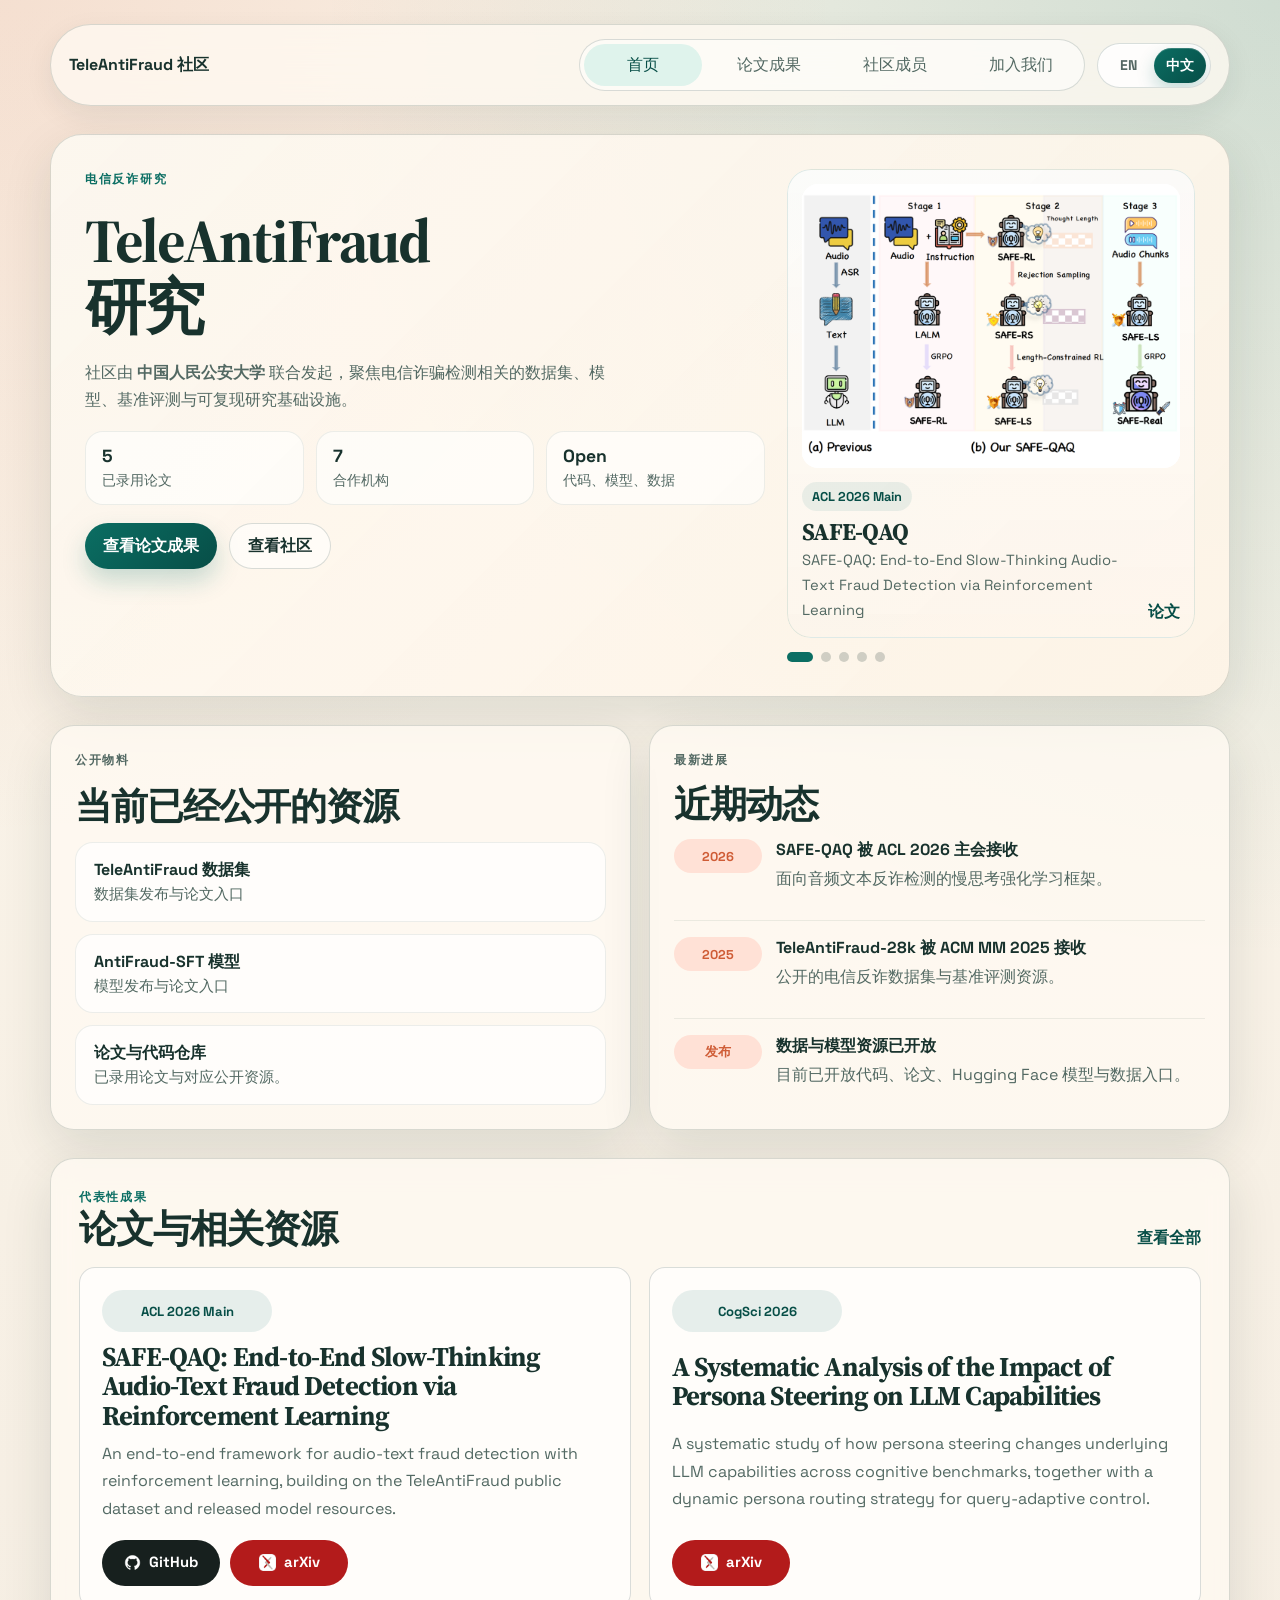
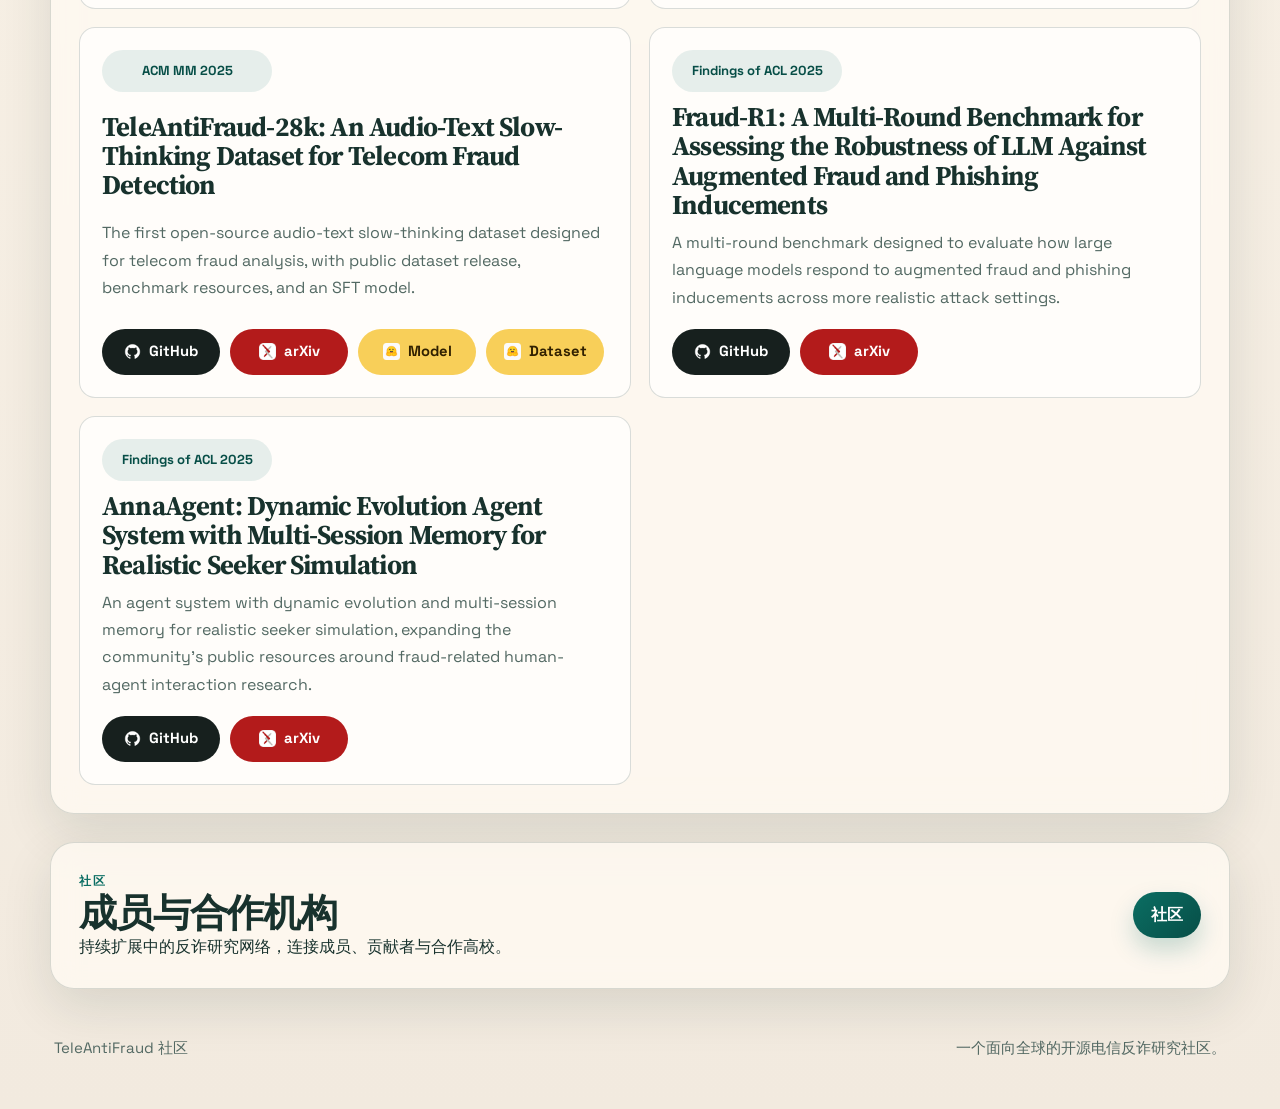
==== zh/index.html @ 6f71f9d8 "Refresh partner grouping cache key" ====
<!DOCTYPE html>
<html lang="zh-CN">
  <head>
    <meta charset="UTF-8" />
    <meta name="viewport" content="width=device-width, initial-scale=1.0" />
    <title>TeleAntiFraud 社区</title>
    <meta
      name="description"
      content="TeleAntiFraud 社区是一个面向电信反诈研究的数据、模型、评测与开源基础设施社区。"
    />
    <link rel="preconnect" href="https://fonts.googleapis.com" />
    <link rel="preconnect" href="https://fonts.gstatic.com" crossorigin />
    <link
      href="https://fonts.googleapis.com/css2?family=Space+Grotesk:wght@400;500;700&amp;family=Source+Serif+4:wght@400;600;700&amp;display=swap"
      rel="stylesheet"
    />
    <link rel="stylesheet" href="../assets/css/styles.css?v=20260418f" />
  </head>
  <body data-page="home" data-lang="zh" data-asset-prefix="../">
    <div class="site-shell">
      <header class="site-header">
        <a class="brand" href="/zh/index.html">
          <span class="brand-text">TeleAntiFraud 社区</span>
        </a>
        <div class="site-header-right">
          <nav class="site-nav" aria-label="主导航">
            <a href="/zh/index.html">首页</a>
            <a href="/zh/publications.html">论文成果</a>
            <a href="/zh/community.html">社区成员</a>
            <a href="https://my.feishu.cn/share/base/form/shrcn7sX3k8gtwXdaHd4SJG92ig" target="_blank" rel="noreferrer">加入我们</a>
          </nav>
          <div class="lang-switch" aria-label="语言切换">
            <a href="/index.html" data-lang-link="en">EN</a>
            <a href="/zh/index.html" data-lang-link="zh">中文</a>
          </div>
        </div>
      </header>

      <main>
        <section class="hero">
          <div class="hero-copy">
            <p class="eyebrow">电信反诈研究</p>
            <h1>TeleAntiFraud 研究</h1>
            <p class="lead">
              社区由
              <strong>中国人民公安大学</strong>
              联合发起，聚焦电信诈骗检测相关的数据集、模型、基准评测与可复现研究基础设施。
            </p>
            <div class="hero-metrics">
              <div class="metric-card">
                <strong id="publication-count"></strong>
                <span>已录用论文</span>
              </div>
              <div class="metric-card">
                <strong id="partner-count-home"></strong>
                <span>合作机构</span>
              </div>
              <div class="metric-card">
                <strong>Open</strong>
                <span>代码、模型、数据</span>
              </div>
            </div>
            <div class="hero-actions">
              <a class="button button-primary" href="/zh/publications.html">查看论文成果</a>
              <a class="button button-secondary" href="/zh/community.html">查看社区</a>
            </div>
          </div>
          <aside class="hero-panel">
            <div class="hero-slider" id="hero-slider"></div>
          </aside>
        </section>

        <section class="home-columns">
          <article class="feature-card">
            <p class="section-tag">公开物料</p>
            <h2>当前已经公开的资源</h2>
            <div class="resource-stack">
              <a
                class="resource-panel"
                href="/zh/publications.html#teleantifraud-28k"
              >
                <strong>TeleAntiFraud 数据集</strong>
                <span>数据集发布与论文入口</span>
              </a>
              <a
                class="resource-panel"
                href="/zh/publications.html#teleantifraud-28k"
              >
                <strong>AntiFraud-SFT 模型</strong>
                <span>模型发布与论文入口</span>
              </a>
              <a class="resource-panel" href="/zh/publications.html">
                <strong>论文与代码仓库</strong>
                <span>已录用论文与对应公开资源。</span>
              </a>
            </div>
          </article>
          <article class="feature-card">
            <p class="section-tag">最新进展</p>
            <h2>近期动态</h2>
            <div class="news-list">
              <article class="news-item">
                <span class="news-date">2026</span>
                <div>
                  <a class="news-link" href="/zh/publications.html#safe-qaq">SAFE-QAQ 被 ACL 2026 主会接收</a>
                  <p>面向音频文本反诈检测的慢思考强化学习框架。</p>
                </div>
              </article>
              <article class="news-item">
                <span class="news-date">2025</span>
                <div>
                  <a class="news-link" href="/zh/publications.html#teleantifraud-28k">TeleAntiFraud-28k 被 ACM MM 2025 接收</a>
                  <p>公开的电信反诈数据集与基准评测资源。</p>
                </div>
              </article>
              <article class="news-item">
                <span class="news-date">发布</span>
                <div>
                  <a class="news-link" href="/zh/publications.html#teleantifraud-28k">数据与模型资源已开放</a>
                  <p>目前已开放代码、论文、Hugging Face 模型与数据入口。</p>
                </div>
              </article>
            </div>
          </article>
        </section>

        <section class="home-publications">
          <div class="section-head">
            <div>
              <p class="section-tag">代表性成果</p>
              <h2>论文与相关资源</h2>
            </div>
            <a class="text-link" href="/zh/publications.html">查看全部</a>
          </div>
          <div class="publication-preview" id="publication-preview"></div>
        </section>

        <section class="cta-band">
          <div>
            <p class="section-tag">社区</p>
            <h2>成员与合作机构</h2>
            <p>持续扩展中的反诈研究网络，连接成员、贡献者与合作高校。</p>
          </div>
          <a class="button button-primary" href="/zh/community.html">社区</a>
        </section>
      </main>

      <footer class="site-footer">
        <p>TeleAntiFraud 社区</p>
        <p>一个面向全球的开源电信反诈研究社区。</p>
      </footer>
    </div>

    <script src="../assets/js/data.js?v=20260420a"></script>
    <script src="../assets/js/site.js?v=20260420a"></script>
  </body>
</html>
---- assets/css/styles.css ----
:root {
  --bg: #f5efe4;
  --surface: rgba(255, 250, 242, 0.78);
  --surface-strong: #fffaf2;
  --card: rgba(255, 248, 238, 0.92);
  --line: rgba(19, 53, 47, 0.16);
  --text: #18322d;
  --muted: #536963;
  --accent: #0b6e63;
  --accent-strong: #074e47;
  --accent-soft: #dff3ec;
  --signal: #cf5c36;
  --signal-soft: #ffe1d6;
  --shadow: 0 18px 50px rgba(24, 50, 45, 0.12);
  --radius: 24px;
  --radius-sm: 16px;
  --max-width: 1180px;
}

* {
  box-sizing: border-box;
}

html {
  scroll-behavior: smooth;
}

body {
  margin: 0;
  min-height: 100vh;
  color: var(--text);
  font-family: "Space Grotesk", sans-serif;
  background:
    radial-gradient(circle at top left, rgba(207, 92, 54, 0.14), transparent 28%),
    radial-gradient(circle at top right, rgba(11, 110, 99, 0.18), transparent 32%),
    linear-gradient(180deg, #fbf5ea 0%, #f2eadf 100%);
}

body::before {
  position: fixed;
  inset: 0;
  z-index: -1;
  content: "";
  background-image:
    linear-gradient(rgba(255, 255, 255, 0.06) 1px, transparent 1px),
    linear-gradient(90deg, rgba(255, 255, 255, 0.06) 1px, transparent 1px);
  background-size: 32px 32px;
  opacity: 0.35;
}

a {
  color: inherit;
  text-decoration: none;
}

p {
  margin: 0;
  line-height: 1.7;
}

h1,
h2,
h3 {
  margin: 0;
  line-height: 1.08;
  letter-spacing: -0.03em;
}

h1,
h2 {
  font-family: "Source Serif 4", serif;
}

.site-shell {
  width: min(calc(100% - 32px), var(--max-width));
  margin: 0 auto;
  padding: 24px 0 48px;
}

.site-header {
  position: sticky;
  top: 16px;
  z-index: 10;
  display: flex;
  align-items: center;
  justify-content: space-between;
  gap: 16px;
  margin-bottom: 28px;
  padding: 14px 18px;
  border: 1px solid var(--line);
  border-radius: 999px;
  background: rgba(255, 250, 242, 0.76);
  backdrop-filter: blur(18px);
  box-shadow: 0 10px 28px rgba(24, 50, 45, 0.08);
}

.site-header-right {
  display: flex;
  align-items: center;
  gap: 12px;
}

.brand {
  display: inline-flex;
  align-items: center;
  gap: 0;
  min-width: 0;
}

.brand-text {
  font-weight: 700;
}

.site-nav {
  position: relative;
  display: grid;
  grid-auto-flow: column;
  grid-auto-columns: 118px;
  gap: 8px;
  align-items: center;
  padding: 4px;
  border: 1px solid var(--line);
  border-radius: 999px;
  background: rgba(255, 255, 255, 0.52);
  overflow: hidden;
}

.site-nav::before {
  position: absolute;
  top: 4px;
  left: 0;
  height: calc(100% - 8px);
  width: var(--nav-pill-width, 118px);
  border-radius: 999px;
  content: "";
  background: var(--accent-soft);
  transform: translateX(var(--nav-pill-x, 0));
  opacity: var(--nav-pill-opacity, 0);
}

.site-nav.is-ready::before {
  transition: transform 320ms cubic-bezier(0.22, 1, 0.36, 1), width 240ms ease, opacity 180ms ease;
}

.lang-switch {
  position: relative;
  display: grid;
  grid-template-columns: repeat(2, minmax(0, 1fr));
  padding: 4px;
  min-width: 112px;
  border: 1px solid var(--line);
  border-radius: 999px;
  background: rgba(255, 255, 255, 0.86);
  overflow: hidden;
  box-shadow: inset 0 1px 0 rgba(255, 255, 255, 0.72);
}

.lang-switch::before {
  position: absolute;
  top: 4px;
  left: 4px;
  bottom: 4px;
  width: calc(50% - 4px);
  border-radius: 999px;
  content: "";
  background: linear-gradient(135deg, var(--accent) 0%, var(--accent-strong) 100%);
  box-shadow:
    0 8px 18px rgba(11, 110, 99, 0.24),
    inset 0 1px 0 rgba(255, 255, 255, 0.18);
}

body[data-lang="zh"] .lang-switch::before {
  transform: translateX(100%);
}

.lang-switch.is-ready::before {
  transition: transform 260ms ease, background 220ms ease, box-shadow 220ms ease;
}

.lang-switch a {
  position: relative;
  z-index: 1;
  text-align: center;
  padding: 8px 12px;
  border-radius: 999px;
  font-size: 0.88rem;
  font-weight: 700;
  color: var(--muted);
}

.lang-switch a[aria-current="page"] {
  color: #fff;
  transform: translateY(-0.5px);
}

.lang-switch a:not([aria-current="page"]) {
  color: rgba(24, 50, 45, 0.74);
}

.lang-switch.is-ready a {
  transition: color 180ms ease, transform 180ms ease;
}

.site-nav a {
  position: relative;
  z-index: 1;
  display: inline-flex;
  align-items: center;
  justify-content: center;
  width: 118px;
  min-height: 42px;
  padding: 10px 14px;
  border-radius: 999px;
  color: var(--muted);
  transition: color 180ms ease, transform 180ms ease;
}

.site-nav a[href^="mailto:"] {
  width: 118px;
}

.site-nav a[aria-current="page"] {
  color: var(--accent-strong);
}

.site-nav a:hover {
  color: var(--accent-strong);
  transform: translateY(-0.5px);
}

main {
  display: grid;
  gap: 28px;
}

.hero,
.page-hero,
.home-columns,
.publication-table-section,
.community-layout,
.cta-band,
.home-publications {
  opacity: 0;
  transform: translateY(18px);
  animation: rise-in 600ms ease forwards;
}

.page-hero {
  animation-delay: 60ms;
}

.home-columns {
  animation-delay: 100ms;
}

.home-columns,
.publication-table-section,
.community-layout,
.home-publications {
  animation-delay: 140ms;
}

.cta-band {
  animation-delay: 180ms;
}

.hero {
  display: grid;
  grid-template-columns: minmax(0, 1.5fr) minmax(280px, 0.9fr);
  gap: 22px;
  padding: 34px;
  border: 1px solid var(--line);
  border-radius: calc(var(--radius) + 8px);
  background:
    linear-gradient(135deg, rgba(255, 250, 242, 0.88), rgba(255, 245, 233, 0.92)),
    linear-gradient(120deg, rgba(11, 110, 99, 0.08), rgba(207, 92, 54, 0.08));
  box-shadow: var(--shadow);
}

.page-hero,
.publication-table-section,
.community-layout,
.cta-band,
.home-publications,
.feature-card {
  border: 1px solid var(--line);
  border-radius: var(--radius);
  background: var(--surface);
  backdrop-filter: blur(14px);
  box-shadow: var(--shadow);
}

.page-hero,
.publication-table-section,
.community-layout,
.cta-band,
.home-publications {
  padding: 28px;
}

.page-hero {
  display: grid;
  gap: 10px;
}

.hero-copy,
.hero-panel {
  display: grid;
  gap: 18px;
}

.hero-copy {
  align-content: start;
}

.eyebrow,
.section-tag,
.signal-label {
  text-transform: uppercase;
  letter-spacing: 0.14em;
  font-size: 0.77rem;
  color: var(--accent);
  font-weight: 700;
}

.hero h1,
.page-hero h1 {
  font-size: clamp(2.6rem, 6vw, 5.1rem);
  max-width: 12ch;
}

.page-hero h1 {
  font-size: clamp(2.3rem, 4vw, 3.7rem);
  max-width: 7ch;
}

.hero h1 {
  font-size: clamp(2.2rem, 4.8vw, 4rem);
  max-width: 9ch;
}

.lead {
  max-width: 54ch;
  color: var(--muted);
  font-size: 1rem;
}

.page-quick-stats {
  display: grid;
  grid-template-columns: repeat(2, minmax(0, 180px));
  gap: 12px;
  margin-top: 6px;
}

.quick-stat {
  display: grid;
  gap: 4px;
  padding: 14px 16px;
  border-radius: 18px;
  border: 1px solid rgba(19, 53, 47, 0.08);
  background: rgba(255, 255, 255, 0.62);
}

.quick-stat strong {
  font-size: 1.1rem;
  line-height: 1.2;
}

.quick-stat span {
  color: var(--muted);
  font-size: 0.88rem;
}

.hero-actions {
  display: flex;
  flex-wrap: wrap;
  gap: 12px;
}

.hero-metrics {
  display: grid;
  grid-template-columns: repeat(3, minmax(0, 1fr));
  gap: 12px;
}

.metric-card {
  display: grid;
  gap: 4px;
  padding: 14px 16px;
  border-radius: 18px;
  border: 1px solid rgba(19, 53, 47, 0.08);
  background: rgba(255, 255, 255, 0.62);
}

.metric-card strong {
  font-size: 1.1rem;
  line-height: 1.2;
}

.metric-card span {
  color: var(--muted);
  font-size: 0.88rem;
}

.button,
.resource-link {
  display: inline-flex;
  align-items: center;
  justify-content: center;
  gap: 8px;
  min-height: 46px;
  padding: 0 18px;
  border-radius: 999px;
  font-weight: 700;
  transition: transform 180ms ease, box-shadow 180ms ease, background 180ms ease;
}

.button:hover,
.resource-link:hover {
  transform: translateY(-1px);
}

.button-primary {
  background: linear-gradient(135deg, var(--accent) 0%, var(--accent-strong) 100%);
  color: #fff;
  box-shadow: 0 12px 24px rgba(11, 110, 99, 0.22);
}

.button-secondary {
  border: 1px solid var(--line);
  background: rgba(255, 255, 255, 0.56);
}

.text-link {
  color: var(--accent-strong);
  font-weight: 700;
}

.hero-slider {
  min-height: 100%;
  overflow: hidden;
}

.slider-stage {
  overflow: hidden;
  min-height: 460px;
  border-radius: 24px;
  width: 100%;
}

.slider-track {
  display: flex;
  height: 100%;
  transition: transform 520ms cubic-bezier(0.22, 1, 0.36, 1);
  will-change: transform;
}

.slider-card {
  flex: 0 0 auto;
  display: grid;
  gap: 14px;
  padding: 14px;
  min-height: 460px;
  border-radius: 24px;
  border: 1px solid rgba(11, 110, 99, 0.12);
  background:
    linear-gradient(180deg, rgba(255, 255, 255, 0.82), rgba(255, 248, 238, 0.86)),
    linear-gradient(135deg, rgba(11, 110, 99, 0.08), rgba(207, 92, 54, 0.08));
  overflow: hidden;
}

.slider-media {
  display: block;
  overflow: hidden;
  border-radius: 16px;
  background: rgba(255, 255, 255, 0.84);
}

.slider-media img {
  display: block;
  width: 100%;
  aspect-ratio: 4 / 3;
  object-fit: contain;
  background: rgba(255, 255, 255, 0.92);
}

.slider-caption {
  display: flex;
  align-items: flex-end;
  justify-content: space-between;
  gap: 16px;
}

.slider-caption .text-link {
  white-space: nowrap;
  flex-shrink: 0;
}

.slider-kicker {
  display: inline-flex;
  margin-bottom: 8px;
  padding: 6px 10px;
  border-radius: 999px;
  background: rgba(11, 110, 99, 0.08);
  color: var(--accent-strong);
  font-size: 0.8rem;
  font-weight: 700;
}

.slider-caption h3 {
  margin-bottom: 4px;
  font-family: "Source Serif 4", serif;
  font-size: 1.5rem;
}

.slider-caption p {
  color: var(--muted);
  font-size: 0.92rem;
}

.slider-dots {
  display: flex;
  gap: 8px;
  margin-top: 14px;
}

.slider-dot {
  width: 10px;
  height: 10px;
  padding: 0;
  border: 0;
  border-radius: 999px;
  background: rgba(24, 50, 45, 0.2);
  cursor: pointer;
}

.slider-dot.is-active {
  width: 26px;
  background: var(--accent);
}

.home-columns {
  display: grid;
  grid-template-columns: repeat(2, minmax(0, 1fr));
  gap: 18px;
}

.feature-card {
  padding: 24px;
  display: grid;
  gap: 14px;
}

.feature-card h2 {
  font-size: clamp(1.7rem, 3vw, 2.3rem);
}

.feature-card p {
  color: var(--muted);
}

.home-publications h2,
.publication-table-head h2,
.community-block h2,
.cta-band h2 {
  font-size: clamp(1.8rem, 3vw, 2.5rem);
}

.table-note,
.empty-state p,
.partner-card p,
.member-card p,
.publication-meta p {
  color: var(--muted);
}

.resource-stack,
.news-list {
  display: grid;
  gap: 12px;
}

.resource-panel {
  display: grid;
  gap: 4px;
  padding: 16px 18px;
  border: 1px solid rgba(19, 53, 47, 0.08);
  border-radius: 18px;
  background: rgba(255, 255, 255, 0.68);
  transition: 180ms ease;
}

.resource-panel:hover {
  transform: translateY(-1px);
  border-color: rgba(11, 110, 99, 0.2);
}

.resource-panel strong,
.news-item strong {
  font-size: 1rem;
}

.resource-panel span {
  color: var(--muted);
  font-size: 0.92rem;
}

.news-item {
  display: grid;
  grid-template-columns: 88px minmax(0, 1fr);
  gap: 14px;
  align-items: start;
  padding: 16px 0;
  border-top: 1px solid rgba(19, 53, 47, 0.08);
}

.news-item:first-child {
  padding-top: 0;
  border-top: 0;
}

.news-date {
  display: inline-flex;
  align-items: center;
  justify-content: center;
  min-height: 34px;
  padding: 0 10px;
  border-radius: 999px;
  background: var(--signal-soft);
  color: var(--signal);
  font-size: 0.8rem;
  font-weight: 700;
}

.news-item p {
  margin-top: 4px;
  color: var(--muted);
}

.news-link {
  color: var(--text);
  font-weight: 700;
}

.news-link:hover {
  color: var(--accent-strong);
}

.section-head,
.publication-table-head {
  display: flex;
  align-items: end;
  justify-content: space-between;
  gap: 16px;
  margin-bottom: 18px;
}

.publication-preview {
  display: grid;
  grid-template-columns: repeat(2, minmax(0, 1fr));
  gap: 18px;
}

.publication-card,
.publication-row,
.member-card,
.partner-card,
.empty-state {
  border: 1px solid var(--line);
  border-radius: var(--radius-sm);
  background: rgba(255, 255, 255, 0.68);
}

.publication-card {
  display: flex;
  flex-direction: column;
  gap: 18px;
  padding: 22px;
  height: 100%;
}

.publication-card h3,
.publication-row h3 {
  font-family: "Source Serif 4", serif;
  font-size: 1.7rem;
}

.publication-meta {
  display: grid;
  gap: 10px;
  flex: 1 1 auto;
}

.meta-badges,
.resource-list {
  display: flex;
  flex-wrap: wrap;
  gap: 10px;
}

.meta-badges {
  flex-wrap: nowrap;
}

.meta-badge {
  display: inline-flex;
  align-items: center;
  justify-content: center;
  width: 170px;
  min-width: 170px;
  height: 42px;
  padding: 0 14px;
  border-radius: 999px;
  background: rgba(11, 110, 99, 0.1);
  color: var(--accent-strong);
  font-size: 0.82rem;
  font-weight: 700;
  white-space: nowrap;
  text-align: center;
  overflow: hidden;
  text-overflow: ellipsis;
  flex: 0 0 170px;
}

.resource-link {
  width: 118px;
  padding: 0 14px;
  border: 1px solid transparent;
  font-size: 0.92rem;
  justify-content: center;
  text-align: center;
  gap: 8px;
  flex: 0 0 118px;
  white-space: nowrap;
}

.resource-icon {
  width: 17px;
  height: 17px;
  object-fit: contain;
  flex: 0 0 auto;
}

.resource-link span {
  line-height: 1;
}

.publication-card .resource-list {
  margin-top: auto;
  align-items: flex-end;
}

.resource-link.github {
  background: #17201e;
  color: #fff;
}

.resource-link.arxiv {
  background: #b31b1b;
  color: #fff;
}

.resource-link.hf-model,
.resource-link.hf-dataset {
  background: #f8cf59;
  color: #312100;
}

.publication-table {
  display: grid;
  gap: 16px;
}

.publication-row {
  display: grid;
  grid-template-columns: minmax(220px, 0.88fr) minmax(0, 1.18fr) minmax(240px, 0.8fr);
  gap: 20px;
  padding: 22px;
  align-items: center;
}

.publication-side {
  display: grid;
  align-content: space-between;
  gap: 16px;
}

.publication-side .resource-list {
  justify-content: flex-start;
}

.publication-thumb {
  display: block;
  overflow: hidden;
  border-radius: 18px;
  border: 1px solid rgba(19, 53, 47, 0.08);
  background: rgba(255, 255, 255, 0.8);
}

.publication-thumb img {
  display: block;
  width: 100%;
  height: auto;
}

.publication-title-line {
  font-size: 0.95rem;
  line-height: 1.55;
}

.community-layout {
  display: grid;
  gap: 22px;
}

.community-block {
  display: grid;
  gap: 18px;
}

.community-grid,
.partner-grid {
  display: grid;
  gap: 16px;
}

.partner-group {
  display: grid;
  gap: 14px;
}

.partner-group-title {
  font-size: 1rem;
  font-weight: 700;
  color: var(--accent-strong);
}

.community-grid {
  grid-template-columns: repeat(4, minmax(0, 1fr));
}

.partner-grid {
  grid-template-columns: repeat(3, minmax(0, 1fr));
}

.member-card,
.partner-card,
.empty-state {
  min-height: 196px;
  padding: 22px;
}

.member-card {
  position: relative;
  overflow: hidden;
  min-height: 138px;
  padding: 18px;
  transition: transform 180ms ease, border-color 180ms ease, box-shadow 180ms ease;
}

.member-card:hover,
.member-card:focus-visible,
.partner-card:hover {
  transform: translateY(-2px);
  border-color: rgba(11, 110, 99, 0.2);
}

.member-card-base {
  display: grid;
  justify-items: start;
  gap: 12px;
  transition: opacity 220ms ease, transform 220ms ease;
}

.member-summary {
  display: grid;
  gap: 2px;
}

.member-summary h3 {
  font-size: 1.08rem;
}

.member-summary p {
  color: var(--muted);
  font-size: 0.92rem;
}

.member-avatar {
  width: 68px;
  height: 68px;
  border-radius: 50%;
  object-fit: cover;
  background: linear-gradient(135deg, rgba(11, 110, 99, 0.14), rgba(207, 92, 54, 0.18));
}

.member-card-overlay {
  position: absolute;
  inset: 0;
  display: grid;
  align-content: center;
  justify-items: start;
  gap: 6px;
  padding: 18px;
  background: linear-gradient(180deg, rgba(7, 78, 71, 0.9), rgba(11, 110, 99, 0.92));
  color: #fff;
  opacity: 0;
  transform: scale(1.03);
  transition: opacity 220ms ease, transform 220ms ease;
}

.member-card-overlay strong {
  font-size: 1rem;
}

.member-card-overlay span {
  font-size: 0.92rem;
  line-height: 1.45;
  color: rgba(255, 255, 255, 0.88);
}

.member-card:hover .member-card-overlay,
.member-card:focus-visible .member-card-overlay {
  opacity: 1;
  transform: scale(1);
}

.member-card:hover .member-card-base,
.member-card:focus-visible .member-card-base {
  opacity: 0;
  transform: scale(0.98);
}

.partner-logo {
  display: inline-flex;
  align-items: center;
  justify-content: center;
  width: 68px;
  height: 68px;
  border-radius: 20px;
  background: linear-gradient(135deg, rgba(11, 110, 99, 0.14), rgba(207, 92, 54, 0.18));
  color: var(--accent-strong);
  font-weight: 700;
}

.partner-logo-image {
  display: block;
  width: 68px;
  height: 68px;
  object-fit: contain;
  border-radius: 20px;
  background: rgba(255, 255, 255, 0.92);
  padding: 8px;
}


.empty-state {
  display: grid;
  align-content: center;
  gap: 8px;
  border-style: dashed;
}

.member-controls {
  display: flex;
  justify-content: center;
}

.member-toggle {
  min-width: 210px;
}

.cta-band {
  display: flex;
  align-items: center;
  justify-content: space-between;
  gap: 20px;
}

.site-footer {
  display: flex;
  justify-content: space-between;
  gap: 16px;
  margin-top: 28px;
  padding: 18px 4px 0;
  color: var(--muted);
  font-size: 0.94rem;
}

@keyframes rise-in {
  to {
    opacity: 1;
    transform: translateY(0);
  }
}

@media (max-width: 960px) {
  .hero,
  .publication-row,
  .cta-band,
  .section-head,
  .publication-table-head,
  .site-footer {
    grid-template-columns: 1fr;
    flex-direction: column;
    align-items: flex-start;
  }

  .home-columns,
  .publication-preview,
  .page-quick-stats,
  .hero-metrics,
  .partner-grid {
    grid-template-columns: 1fr;
  }

  .community-grid {
    grid-template-columns: repeat(2, minmax(0, 1fr));
  }

  .publication-row {
    grid-template-columns: 1fr;
  }

}

@media (max-width: 720px) {
  .site-shell {
    width: min(calc(100% - 20px), var(--max-width));
    padding-top: 16px;
  }

  .site-header {
    position: static;
    top: auto;
    display: grid;
    justify-content: stretch;
    border-radius: 26px;
    padding: 16px;
    margin-bottom: 20px;
  }

  .site-header-right {
    width: 100%;
    display: grid;
    gap: 10px;
    align-items: flex-start;
  }

  .brand {
    width: 100%;
  }

  .brand-text {
    font-size: 0.96rem;
  }

  .site-nav {
    width: 100%;
    grid-auto-columns: minmax(96px, 1fr);
  }

  .site-nav a,
  .site-nav a[href^="mailto:"] {
    width: auto;
  }

  .lang-switch {
    align-self: flex-start;
  }

  .hero,
  .page-hero,
  .publication-table-section,
  .community-layout,
  .cta-band,
  .home-publications,
  .feature-card {
    padding: 20px;
  }

  .hero h1,
  .page-hero h1 {
    max-width: none;
  }

  .slider-caption {
    flex-direction: column;
    align-items: flex-start;
  }

  .slider-stage {
    min-height: 380px;
  }

  .slider-card {
    min-height: 380px;
  }

  .news-item {
    grid-template-columns: 1fr;
  }

  .community-grid {
    grid-template-columns: 1fr;
  }

  .member-card {
    min-height: 168px;
  }

  .member-card-overlay {
    display: none;
  }

  .member-card-base {
    opacity: 1 !important;
    transform: none !important;
  }

  .publication-row {
    padding: 18px;
  }
}
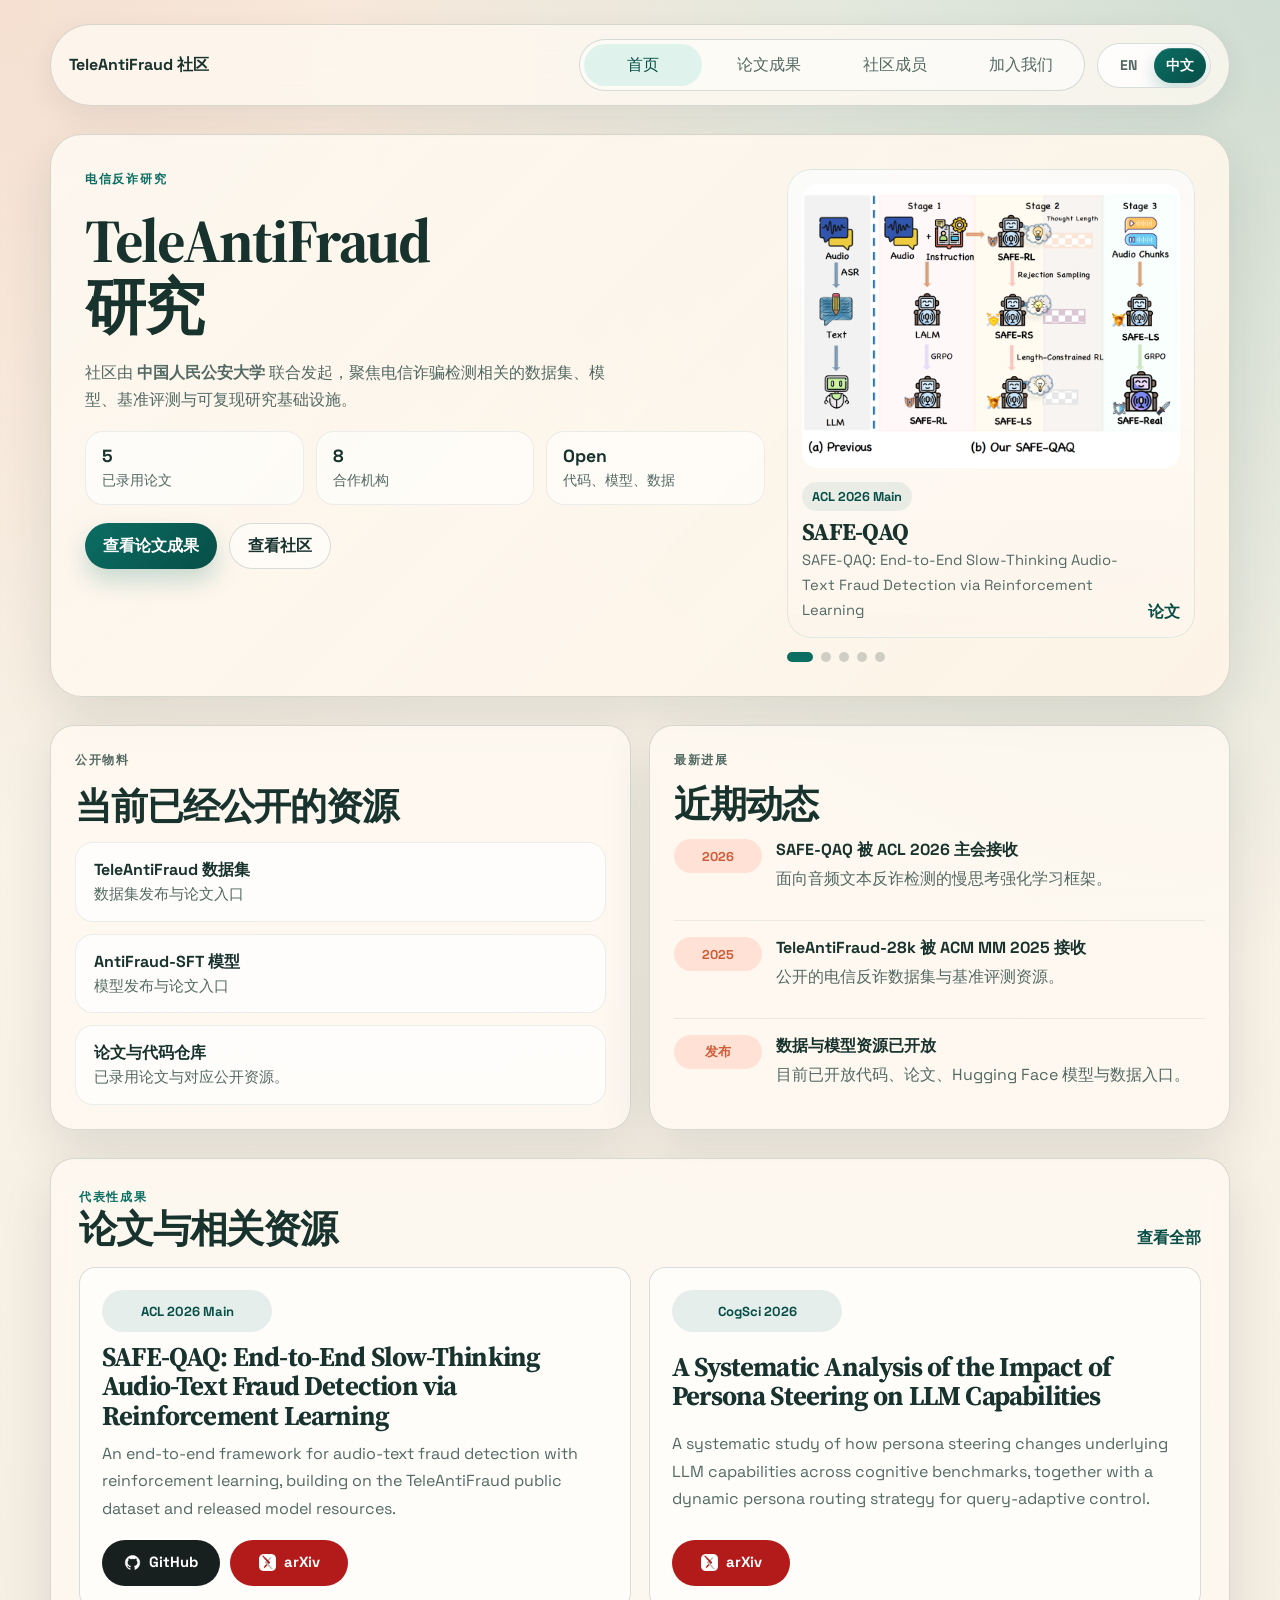
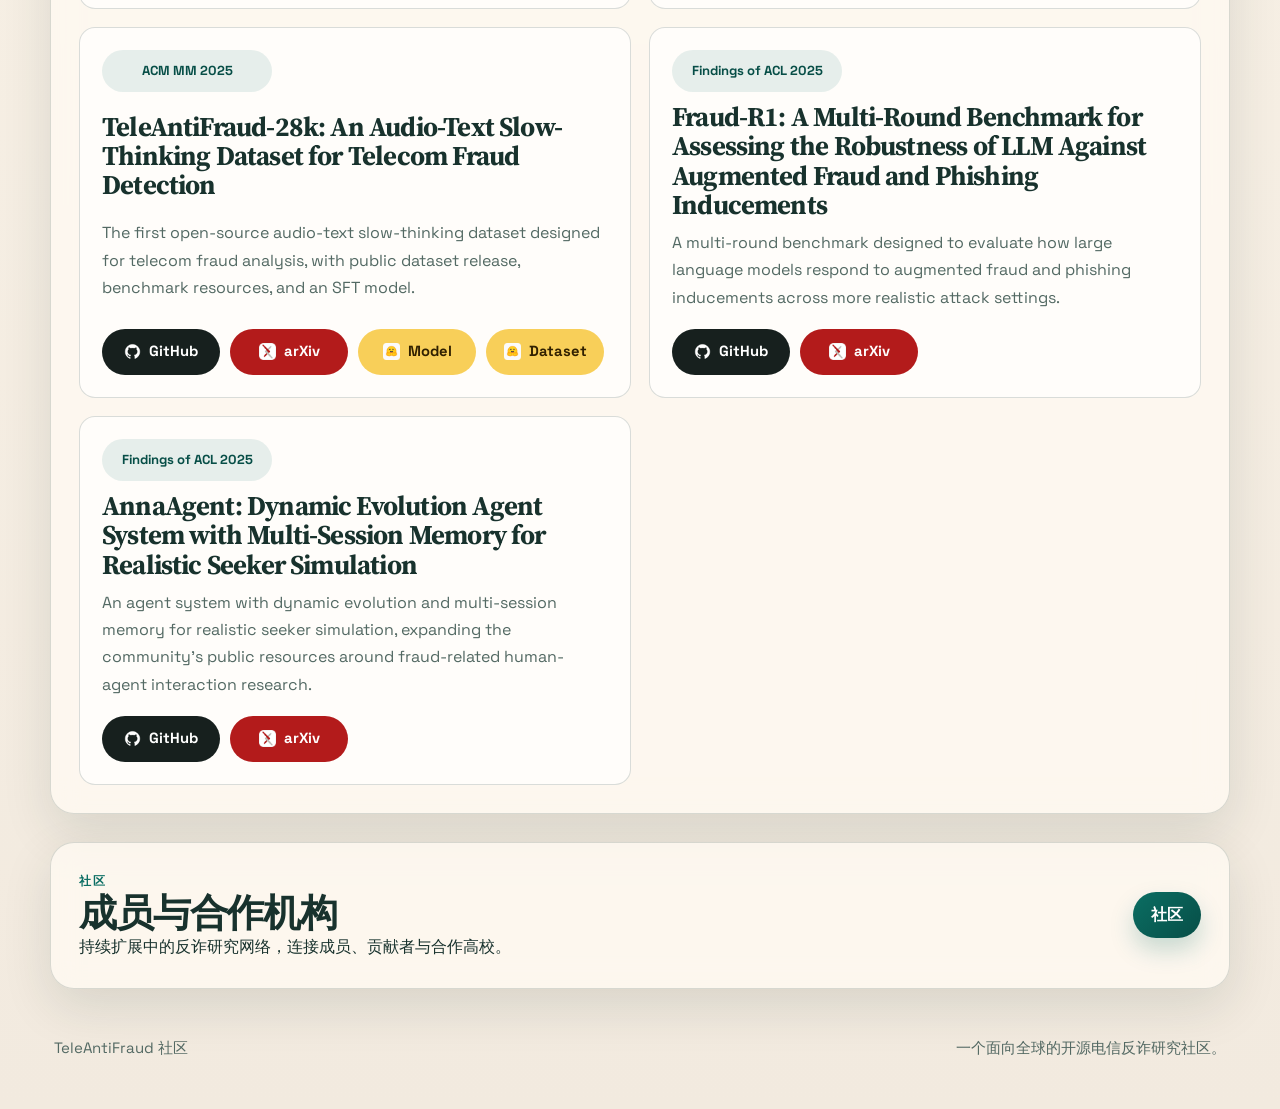
==== commit f69b307e: "Add SCUT partner and refresh partner assets" ====
--- a/zh/index.html
+++ b/zh/index.html
@@ -14,7 +14,7 @@
       href="https://fonts.googleapis.com/css2?family=Space+Grotesk:wght@400;500;700&amp;family=Source+Serif+4:wght@400;600;700&amp;display=swap"
       rel="stylesheet"
     />
-    <link rel="stylesheet" href="../assets/css/styles.css?v=20260418f" />
+    <link rel="stylesheet" href="../assets/css/styles.css?v=20260420c" />
   </head>
   <body data-page="home" data-lang="zh" data-asset-prefix="../">
     <div class="site-shell">
@@ -151,7 +151,7 @@
       </footer>
     </div>
 
-    <script src="../assets/js/data.js?v=20260420a"></script>
-    <script src="../assets/js/site.js?v=20260420a"></script>
+    <script src="../assets/js/data.js?v=20260420f"></script>
+    <script src="../assets/js/site.js?v=20260420f"></script>
   </body>
 </html>
--- a/assets/css/styles.css
+++ b/assets/css/styles.css
@@ -827,6 +827,10 @@
 .partner-group {
   display: grid;
   gap: 14px;
+  padding: 22px;
+  border: 1px solid var(--line);
+  border-radius: var(--radius-sm);
+  background: rgba(255, 255, 255, 0.68);
 }
 
 .partner-group-title {
@@ -840,6 +844,14 @@
 }
 
 .partner-grid {
+  grid-template-columns: repeat(3, minmax(0, 1fr));
+}
+
+#partner-grid.partner-grid {
+  grid-template-columns: 1fr;
+}
+
+.partner-group .partner-grid {
   grid-template-columns: repeat(3, minmax(0, 1fr));
 }
 
@@ -848,6 +860,10 @@
 .empty-state {
   min-height: 196px;
   padding: 22px;
+}
+
+.partner-group .partner-card {
+  min-height: 172px;
 }
 
 .member-card {
